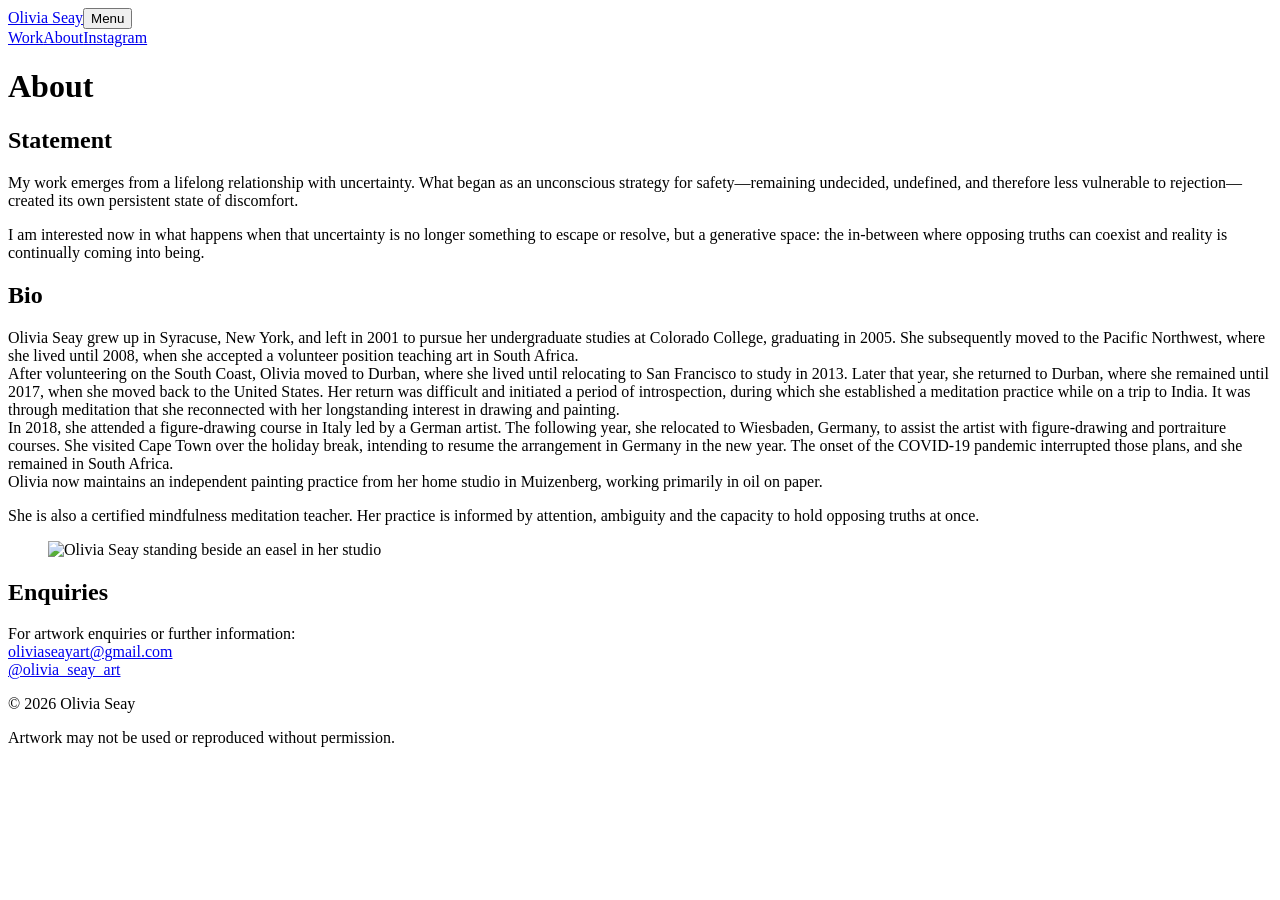
==== about/index.html @ 51ad109e "Update index.html" ====
<!doctype html><html lang="en"><head><meta charset="utf-8"><meta name="viewport" content="width=device-width,initial-scale=1"><meta name="description" content="About artist Olivia Seay."><title>About — Olivia Seay</title><link rel="stylesheet" href="/olivia-seay/styles.css"><link rel="stylesheet" href="/olivia-seay/about.css"><link rel="stylesheet" href="/olivia-seay/refinements.css"></head><body class="about-page">
<header class="site-header"><a class="site-title" href="/olivia-seay/">Olivia Seay</a><button class="menu-button" type="button" aria-expanded="false" aria-controls="site-nav">Menu</button><nav id="site-nav" class="site-nav" aria-label="Primary navigation"><a href="/olivia-seay/work/">Work</a><a class="active" href="/olivia-seay/about/">About</a><a href="https://www.instagram.com/olivia_seay_art/" target="_blank" rel="noreferrer">Instagram</a></nav></header>
<main class="page-shell about-shell"><div class="about-copy"><h1>About</h1><div class="about-grid"><section><h2>Statement</h2><div class="prose"><p>My work emerges from a lifelong relationship with uncertainty. What began as an unconscious strategy for safety—remaining undecided, undefined, and therefore less vulnerable to rejection—created its own persistent state of discomfort.</p><p>I am interested now in what happens when that uncertainty is no longer something to escape or resolve, but a generative space: the in-between where opposing truths can coexist and reality is continually coming into being.</p></div></section><section><h2>Bio</h2><div class="prose"><p>Olivia Seay grew up in Syracuse, New York, and left in 2001 to pursue her undergraduate studies at Colorado College, graduating in 2005. She subsequently moved to the Pacific Northwest, where she lived until 2008, when she accepted a volunteer position teaching art in South Africa. <br>
  
After volunteering on the South Coast, Olivia moved to Durban, where she lived until relocating to San Francisco to study in 2013. Later that year, she returned to Durban, where she remained until 2017, when she moved back to the United States. Her return was difficult and initiated a period of introspection, during which she established a meditation practice while on a trip to India. It was through meditation that she reconnected with her longstanding interest in drawing and painting. <br>
  
In 2018, she attended a figure-drawing course in Italy led by a German artist. The following year, she relocated to Wiesbaden, Germany, to assist the artist with figure-drawing and portraiture courses. She visited Cape Town over the holiday break, intending to resume the arrangement in Germany in the new year. The onset of the COVID-19 pandemic interrupted those plans, and she remained in South Africa. <br>
  
Olivia now maintains an independent painting practice from her home studio in Muizenberg, working primarily in oil on paper.</p><p>She is also a certified mindfulness meditation teacher. Her practice is informed by attention, ambiguity and the capacity to hold opposing truths at once.</p></div></section></div></div><figure class="about-photo"><img src="/olivia-seay/assets/about-olivia.jpg" alt="Olivia Seay standing beside an easel in her studio"></figure></main>
<footer><div class="footer-enquiries"><h2>Enquiries</h2><p>For artwork enquiries or further information:<br><a href="mailto:oliviaseayart@gmail.com">oliviaseayart@gmail.com</a><br><a href="https://www.instagram.com/olivia_seay_art/" target="_blank" rel="noreferrer">@olivia_seay_art</a></p></div><div class="footer-meta"><p>© 2026 Olivia Seay</p><p>Artwork may not be used or reproduced without permission.</p></div></footer><script src="/olivia-seay/nav.js"></script></body></html>
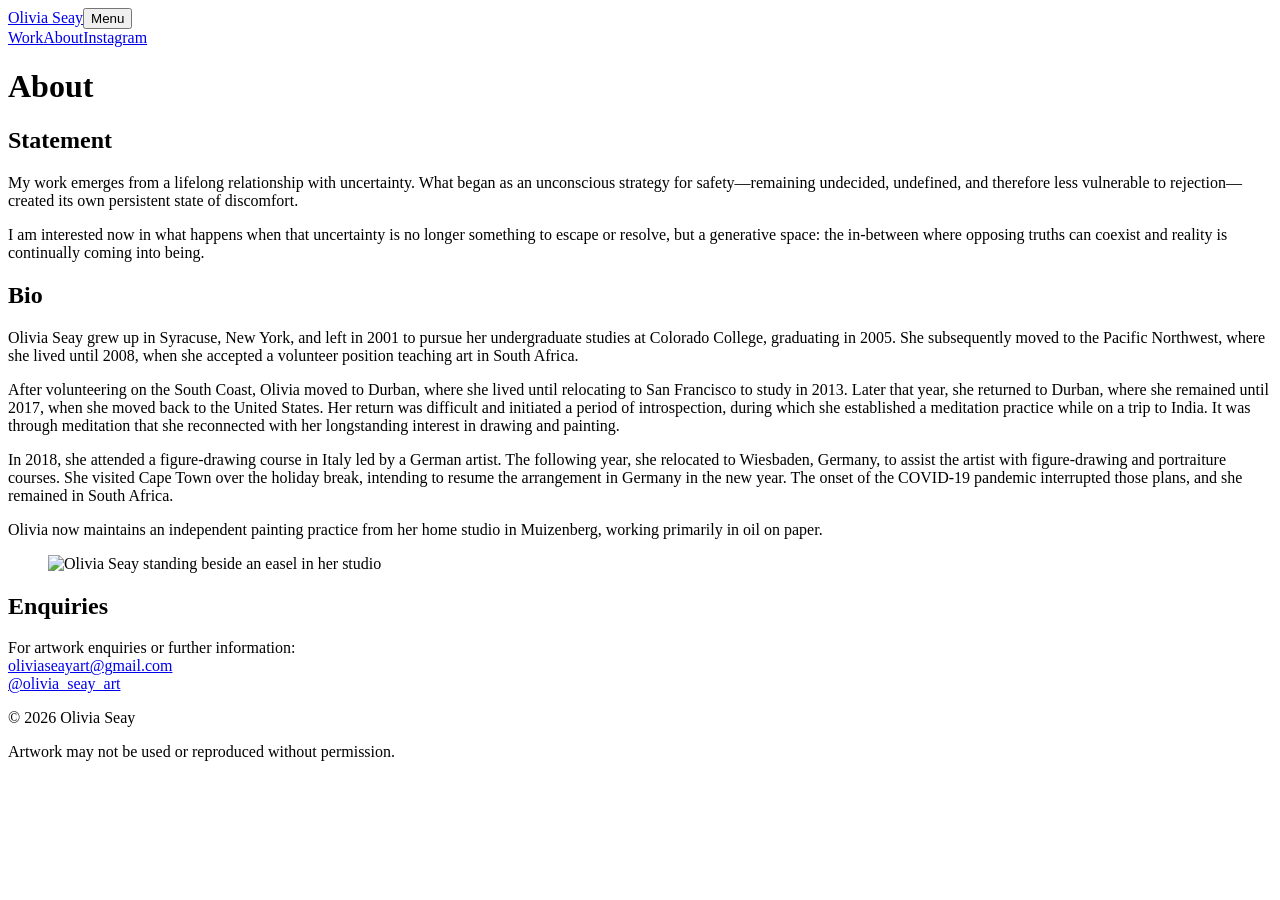
==== commit 372a9f95: "Update index.html" ====
--- a/about/index.html
+++ b/about/index.html
@@ -1,10 +1,4 @@
 <!doctype html><html lang="en"><head><meta charset="utf-8"><meta name="viewport" content="width=device-width,initial-scale=1"><meta name="description" content="About artist Olivia Seay."><title>About — Olivia Seay</title><link rel="stylesheet" href="/olivia-seay/styles.css"><link rel="stylesheet" href="/olivia-seay/about.css"><link rel="stylesheet" href="/olivia-seay/refinements.css"></head><body class="about-page">
 <header class="site-header"><a class="site-title" href="/olivia-seay/">Olivia Seay</a><button class="menu-button" type="button" aria-expanded="false" aria-controls="site-nav">Menu</button><nav id="site-nav" class="site-nav" aria-label="Primary navigation"><a href="/olivia-seay/work/">Work</a><a class="active" href="/olivia-seay/about/">About</a><a href="https://www.instagram.com/olivia_seay_art/" target="_blank" rel="noreferrer">Instagram</a></nav></header>
-<main class="page-shell about-shell"><div class="about-copy"><h1>About</h1><div class="about-grid"><section><h2>Statement</h2><div class="prose"><p>My work emerges from a lifelong relationship with uncertainty. What began as an unconscious strategy for safety—remaining undecided, undefined, and therefore less vulnerable to rejection—created its own persistent state of discomfort.</p><p>I am interested now in what happens when that uncertainty is no longer something to escape or resolve, but a generative space: the in-between where opposing truths can coexist and reality is continually coming into being.</p></div></section><section><h2>Bio</h2><div class="prose"><p>Olivia Seay grew up in Syracuse, New York, and left in 2001 to pursue her undergraduate studies at Colorado College, graduating in 2005. She subsequently moved to the Pacific Northwest, where she lived until 2008, when she accepted a volunteer position teaching art in South Africa. <br>
-  
-After volunteering on the South Coast, Olivia moved to Durban, where she lived until relocating to San Francisco to study in 2013. Later that year, she returned to Durban, where she remained until 2017, when she moved back to the United States. Her return was difficult and initiated a period of introspection, during which she established a meditation practice while on a trip to India. It was through meditation that she reconnected with her longstanding interest in drawing and painting. <br>
-  
-In 2018, she attended a figure-drawing course in Italy led by a German artist. The following year, she relocated to Wiesbaden, Germany, to assist the artist with figure-drawing and portraiture courses. She visited Cape Town over the holiday break, intending to resume the arrangement in Germany in the new year. The onset of the COVID-19 pandemic interrupted those plans, and she remained in South Africa. <br>
-  
-Olivia now maintains an independent painting practice from her home studio in Muizenberg, working primarily in oil on paper.</p><p>She is also a certified mindfulness meditation teacher. Her practice is informed by attention, ambiguity and the capacity to hold opposing truths at once.</p></div></section></div></div><figure class="about-photo"><img src="/olivia-seay/assets/about-olivia.jpg" alt="Olivia Seay standing beside an easel in her studio"></figure></main>
+<main class="page-shell about-shell"><div class="about-copy"><h1>About</h1><div class="about-grid"><section><h2>Statement</h2><div class="prose"><p>My work emerges from a lifelong relationship with uncertainty. What began as an unconscious strategy for safety—remaining undecided, undefined, and therefore less vulnerable to rejection—created its own persistent state of discomfort.</p><p>I am interested now in what happens when that uncertainty is no longer something to escape or resolve, but a generative space: the in-between where opposing truths can coexist and reality is continually coming into being.</p></div></section><section><h2>Bio</h2><div class="prose"><p>Olivia Seay grew up in Syracuse, New York, and left in 2001 to pursue her undergraduate studies at Colorado College, graduating in 2005. She subsequently moved to the Pacific Northwest, where she lived until 2008, when she accepted a volunteer position teaching art in South Africa.<p/> <p>After volunteering on the South Coast, Olivia moved to Durban, where she lived until relocating to San Francisco to study in 2013. Later that year, she returned to Durban, where she remained until 2017, when she moved back to the United States. Her return was difficult and initiated a period of introspection, during which she established a meditation practice while on a trip to India. It was through meditation that she reconnected with her longstanding interest in drawing and painting. </p> <p>In 2018, she attended a figure-drawing course in Italy led by a German artist. The following year, she relocated to Wiesbaden, Germany, to assist the artist with figure-drawing and portraiture courses. She visited Cape Town over the holiday break, intending to resume the arrangement in Germany in the new year. The onset of the COVID-19 pandemic interrupted those plans, and she remained in South Africa. <p/> <p></p> Olivia now maintains an independent painting practice from her home studio in Muizenberg, working primarily in oil on paper.</p></div></section></div></div><figure class="about-photo"><img src="/olivia-seay/assets/about-olivia.jpg" alt="Olivia Seay standing beside an easel in her studio"></figure></main>
 <footer><div class="footer-enquiries"><h2>Enquiries</h2><p>For artwork enquiries or further information:<br><a href="mailto:oliviaseayart@gmail.com">oliviaseayart@gmail.com</a><br><a href="https://www.instagram.com/olivia_seay_art/" target="_blank" rel="noreferrer">@olivia_seay_art</a></p></div><div class="footer-meta"><p>© 2026 Olivia Seay</p><p>Artwork may not be used or reproduced without permission.</p></div></footer><script src="/olivia-seay/nav.js"></script></body></html>
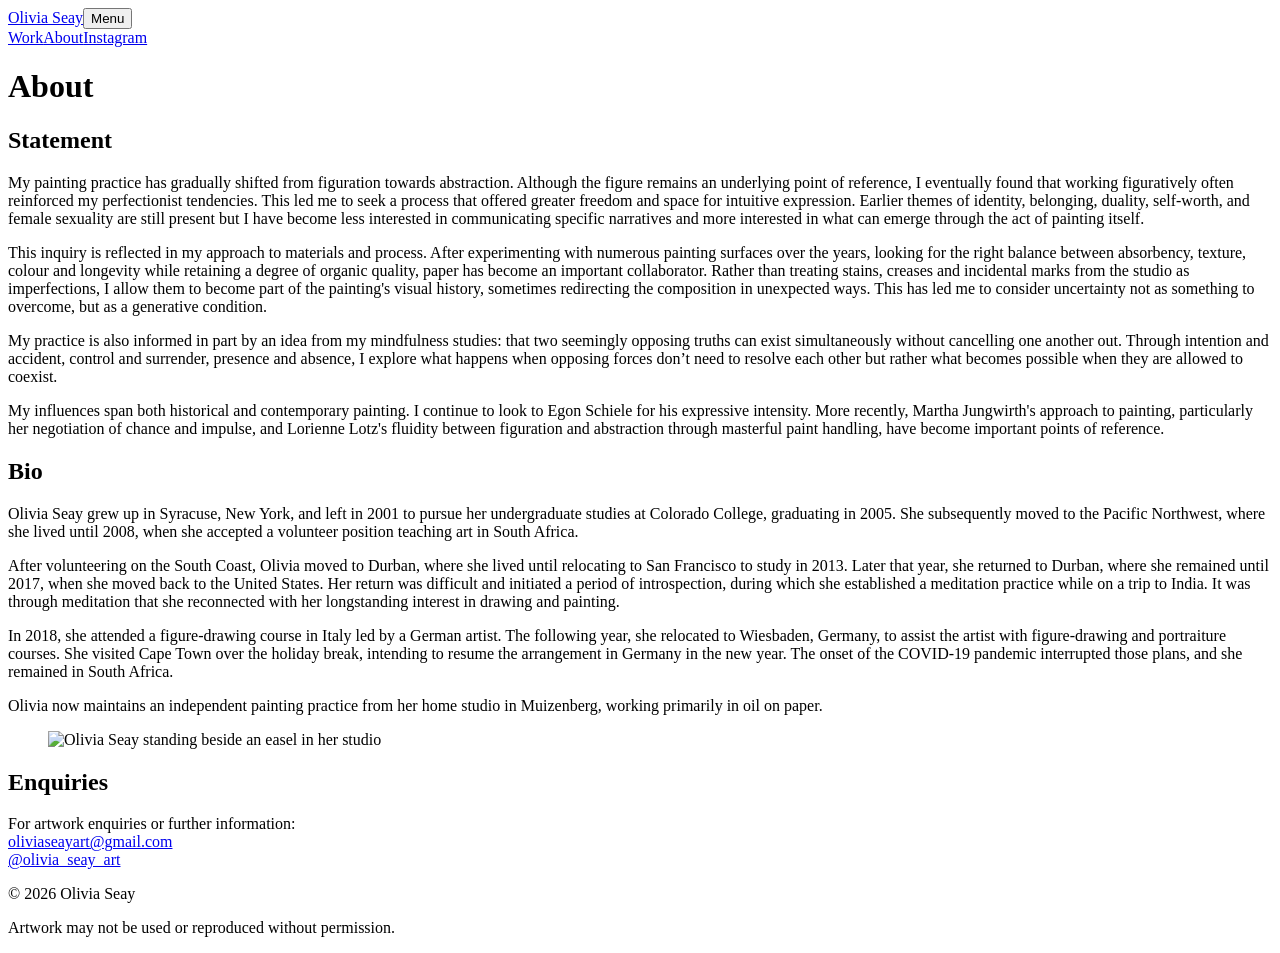
==== commit 31b4822c: "Update index.html" ====
--- a/about/index.html
+++ b/about/index.html
@@ -1,4 +1,8 @@
 <!doctype html><html lang="en"><head><meta charset="utf-8"><meta name="viewport" content="width=device-width,initial-scale=1"><meta name="description" content="About artist Olivia Seay."><title>About — Olivia Seay</title><link rel="stylesheet" href="/olivia-seay/styles.css"><link rel="stylesheet" href="/olivia-seay/about.css"><link rel="stylesheet" href="/olivia-seay/refinements.css"></head><body class="about-page">
 <header class="site-header"><a class="site-title" href="/olivia-seay/">Olivia Seay</a><button class="menu-button" type="button" aria-expanded="false" aria-controls="site-nav">Menu</button><nav id="site-nav" class="site-nav" aria-label="Primary navigation"><a href="/olivia-seay/work/">Work</a><a class="active" href="/olivia-seay/about/">About</a><a href="https://www.instagram.com/olivia_seay_art/" target="_blank" rel="noreferrer">Instagram</a></nav></header>
-<main class="page-shell about-shell"><div class="about-copy"><h1>About</h1><div class="about-grid"><section><h2>Statement</h2><div class="prose"><p>My work emerges from a lifelong relationship with uncertainty. What began as an unconscious strategy for safety—remaining undecided, undefined, and therefore less vulnerable to rejection—created its own persistent state of discomfort.</p><p>I am interested now in what happens when that uncertainty is no longer something to escape or resolve, but a generative space: the in-between where opposing truths can coexist and reality is continually coming into being.</p></div></section><section><h2>Bio</h2><div class="prose"><p>Olivia Seay grew up in Syracuse, New York, and left in 2001 to pursue her undergraduate studies at Colorado College, graduating in 2005. She subsequently moved to the Pacific Northwest, where she lived until 2008, when she accepted a volunteer position teaching art in South Africa.<p/> <p>After volunteering on the South Coast, Olivia moved to Durban, where she lived until relocating to San Francisco to study in 2013. Later that year, she returned to Durban, where she remained until 2017, when she moved back to the United States. Her return was difficult and initiated a period of introspection, during which she established a meditation practice while on a trip to India. It was through meditation that she reconnected with her longstanding interest in drawing and painting. </p> <p>In 2018, she attended a figure-drawing course in Italy led by a German artist. The following year, she relocated to Wiesbaden, Germany, to assist the artist with figure-drawing and portraiture courses. She visited Cape Town over the holiday break, intending to resume the arrangement in Germany in the new year. The onset of the COVID-19 pandemic interrupted those plans, and she remained in South Africa. <p/> <p></p> Olivia now maintains an independent painting practice from her home studio in Muizenberg, working primarily in oil on paper.</p></div></section></div></div><figure class="about-photo"><img src="/olivia-seay/assets/about-olivia.jpg" alt="Olivia Seay standing beside an easel in her studio"></figure></main>
+<main class="page-shell about-shell"><div class="about-copy"><h1>About</h1><div class="about-grid"><section><h2>Statement</h2><div class="prose"><p>My painting practice has gradually shifted from figuration towards abstraction. Although the figure remains an underlying point of reference, I eventually found that working figuratively often reinforced my perfectionist tendencies. This led me to seek a process that offered greater freedom and space for intuitive expression. Earlier themes of identity, belonging, duality, self-worth, and female sexuality are still present but I have become less interested in communicating specific narratives and more interested in what can emerge through the act of painting itself.<p/>
+<p>This inquiry is reflected in my approach to materials and process. After experimenting with numerous painting surfaces over the years, looking for the right balance between absorbency, texture, colour and longevity while retaining a degree of organic quality, paper has become an important collaborator. Rather than treating stains, creases and incidental marks from the studio as imperfections, I allow them to become part of the painting's visual history, sometimes redirecting the composition in unexpected ways. This has led me to consider uncertainty not as something to overcome, but as a generative condition.</p>
+<p>My practice is also informed in part by an idea from my mindfulness studies: that two seemingly opposing truths can exist simultaneously without cancelling one another out. Through intention and accident, control and surrender, presence and absence, I explore what happens when opposing forces don’t need to resolve each other but rather what becomes possible when they are allowed to coexist.</p> 
+<p>My influences span both historical and contemporary painting. I continue to look to Egon Schiele for his expressive intensity. More recently, Martha Jungwirth's approach to painting, particularly her negotiation of chance and impulse, and Lorienne Lotz's fluidity between figuration and abstraction through masterful paint handling, have become important points of reference.
+</p></div></section><section><h2>Bio</h2><div class="prose"><p>Olivia Seay grew up in Syracuse, New York, and left in 2001 to pursue her undergraduate studies at Colorado College, graduating in 2005. She subsequently moved to the Pacific Northwest, where she lived until 2008, when she accepted a volunteer position teaching art in South Africa.<p/> <p>After volunteering on the South Coast, Olivia moved to Durban, where she lived until relocating to San Francisco to study in 2013. Later that year, she returned to Durban, where she remained until 2017, when she moved back to the United States. Her return was difficult and initiated a period of introspection, during which she established a meditation practice while on a trip to India. It was through meditation that she reconnected with her longstanding interest in drawing and painting. </p> <p>In 2018, she attended a figure-drawing course in Italy led by a German artist. The following year, she relocated to Wiesbaden, Germany, to assist the artist with figure-drawing and portraiture courses. She visited Cape Town over the holiday break, intending to resume the arrangement in Germany in the new year. The onset of the COVID-19 pandemic interrupted those plans, and she remained in South Africa. <p/> <p></p> Olivia now maintains an independent painting practice from her home studio in Muizenberg, working primarily in oil on paper.</p></div></section></div></div><figure class="about-photo"><img src="/olivia-seay/assets/about-olivia.jpg" alt="Olivia Seay standing beside an easel in her studio"></figure></main>
 <footer><div class="footer-enquiries"><h2>Enquiries</h2><p>For artwork enquiries or further information:<br><a href="mailto:oliviaseayart@gmail.com">oliviaseayart@gmail.com</a><br><a href="https://www.instagram.com/olivia_seay_art/" target="_blank" rel="noreferrer">@olivia_seay_art</a></p></div><div class="footer-meta"><p>© 2026 Olivia Seay</p><p>Artwork may not be used or reproduced without permission.</p></div></footer><script src="/olivia-seay/nav.js"></script></body></html>
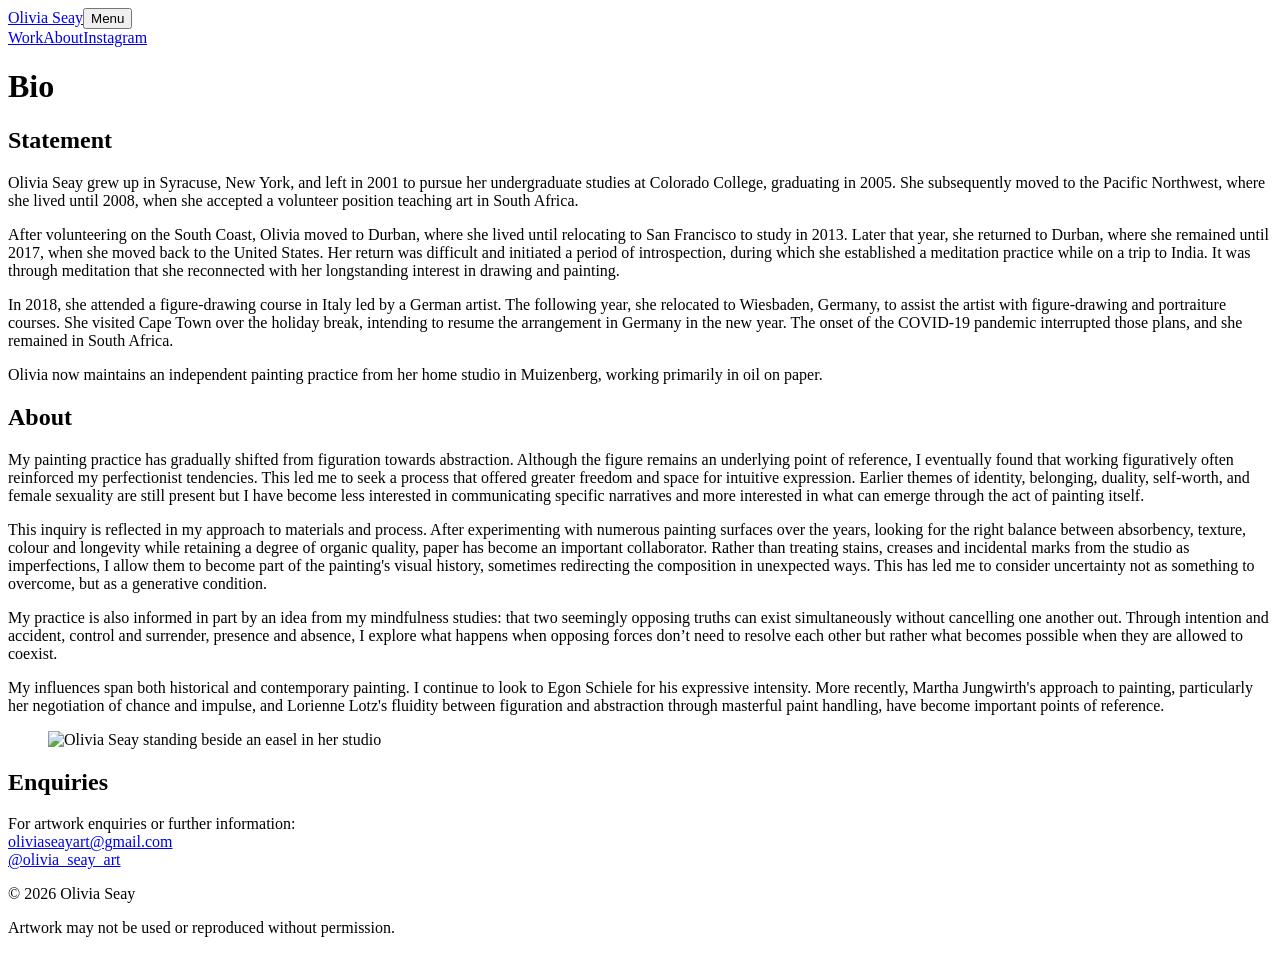
==== commit b9b2eea6: "Update index.html" ====
--- a/about/index.html
+++ b/about/index.html
@@ -1,8 +1,9 @@
 <!doctype html><html lang="en"><head><meta charset="utf-8"><meta name="viewport" content="width=device-width,initial-scale=1"><meta name="description" content="About artist Olivia Seay."><title>About — Olivia Seay</title><link rel="stylesheet" href="/olivia-seay/styles.css"><link rel="stylesheet" href="/olivia-seay/about.css"><link rel="stylesheet" href="/olivia-seay/refinements.css"></head><body class="about-page">
 <header class="site-header"><a class="site-title" href="/olivia-seay/">Olivia Seay</a><button class="menu-button" type="button" aria-expanded="false" aria-controls="site-nav">Menu</button><nav id="site-nav" class="site-nav" aria-label="Primary navigation"><a href="/olivia-seay/work/">Work</a><a class="active" href="/olivia-seay/about/">About</a><a href="https://www.instagram.com/olivia_seay_art/" target="_blank" rel="noreferrer">Instagram</a></nav></header>
-<main class="page-shell about-shell"><div class="about-copy"><h1>About</h1><div class="about-grid"><section><h2>Statement</h2><div class="prose"><p>My painting practice has gradually shifted from figuration towards abstraction. Although the figure remains an underlying point of reference, I eventually found that working figuratively often reinforced my perfectionist tendencies. This led me to seek a process that offered greater freedom and space for intuitive expression. Earlier themes of identity, belonging, duality, self-worth, and female sexuality are still present but I have become less interested in communicating specific narratives and more interested in what can emerge through the act of painting itself.<p/>
+<main class="page-shell about-shell"><div class="about-copy"><h1>Bio</h1><div class="about-grid"><section><h2>Statement</h2><div class="prose"><p>Olivia Seay grew up in Syracuse, New York, and left in 2001 to pursue her undergraduate studies at Colorado College, graduating in 2005. She subsequently moved to the Pacific Northwest, where she lived until 2008, when she accepted a volunteer position teaching art in South Africa.<p/> <p>After volunteering on the South Coast, Olivia moved to Durban, where she lived until relocating to San Francisco to study in 2013. Later that year, she returned to Durban, where she remained until 2017, when she moved back to the United States. Her return was difficult and initiated a period of introspection, during which she established a meditation practice while on a trip to India. It was through meditation that she reconnected with her longstanding interest in drawing and painting. </p> <p>In 2018, she attended a figure-drawing course in Italy led by a German artist. The following year, she relocated to Wiesbaden, Germany, to assist the artist with figure-drawing and portraiture courses. She visited Cape Town over the holiday break, intending to resume the arrangement in Germany in the new year. The onset of the COVID-19 pandemic interrupted those plans, and she remained in South Africa. <p/> <p></p> Olivia now maintains an independent painting practice from her home studio in Muizenberg, working primarily in oil on paper.</p></div></section><section><h2>About</h2><div class="prose"><p>My painting practice has gradually shifted from figuration towards abstraction. Although the figure remains an underlying point of reference, I eventually found that working figuratively often reinforced my perfectionist tendencies. This led me to seek a process that offered greater freedom and space for intuitive expression. Earlier themes of identity, belonging, duality, self-worth, and female sexuality are still present but I have become less interested in communicating specific narratives and more interested in what can emerge through the act of painting itself.<p/>
 <p>This inquiry is reflected in my approach to materials and process. After experimenting with numerous painting surfaces over the years, looking for the right balance between absorbency, texture, colour and longevity while retaining a degree of organic quality, paper has become an important collaborator. Rather than treating stains, creases and incidental marks from the studio as imperfections, I allow them to become part of the painting's visual history, sometimes redirecting the composition in unexpected ways. This has led me to consider uncertainty not as something to overcome, but as a generative condition.</p>
 <p>My practice is also informed in part by an idea from my mindfulness studies: that two seemingly opposing truths can exist simultaneously without cancelling one another out. Through intention and accident, control and surrender, presence and absence, I explore what happens when opposing forces don’t need to resolve each other but rather what becomes possible when they are allowed to coexist.</p> 
 <p>My influences span both historical and contemporary painting. I continue to look to Egon Schiele for his expressive intensity. More recently, Martha Jungwirth's approach to painting, particularly her negotiation of chance and impulse, and Lorienne Lotz's fluidity between figuration and abstraction through masterful paint handling, have become important points of reference.
-</p></div></section><section><h2>Bio</h2><div class="prose"><p>Olivia Seay grew up in Syracuse, New York, and left in 2001 to pursue her undergraduate studies at Colorado College, graduating in 2005. She subsequently moved to the Pacific Northwest, where she lived until 2008, when she accepted a volunteer position teaching art in South Africa.<p/> <p>After volunteering on the South Coast, Olivia moved to Durban, where she lived until relocating to San Francisco to study in 2013. Later that year, she returned to Durban, where she remained until 2017, when she moved back to the United States. Her return was difficult and initiated a period of introspection, during which she established a meditation practice while on a trip to India. It was through meditation that she reconnected with her longstanding interest in drawing and painting. </p> <p>In 2018, she attended a figure-drawing course in Italy led by a German artist. The following year, she relocated to Wiesbaden, Germany, to assist the artist with figure-drawing and portraiture courses. She visited Cape Town over the holiday break, intending to resume the arrangement in Germany in the new year. The onset of the COVID-19 pandemic interrupted those plans, and she remained in South Africa. <p/> <p></p> Olivia now maintains an independent painting practice from her home studio in Muizenberg, working primarily in oil on paper.</p></div></section></div></div><figure class="about-photo"><img src="/olivia-seay/assets/about-olivia.jpg" alt="Olivia Seay standing beside an easel in her studio"></figure></main>
+</p>
+  </div></section></div></div><figure class="about-photo"><img src="/olivia-seay/assets/about-olivia.jpg" alt="Olivia Seay standing beside an easel in her studio"></figure></main>
 <footer><div class="footer-enquiries"><h2>Enquiries</h2><p>For artwork enquiries or further information:<br><a href="mailto:oliviaseayart@gmail.com">oliviaseayart@gmail.com</a><br><a href="https://www.instagram.com/olivia_seay_art/" target="_blank" rel="noreferrer">@olivia_seay_art</a></p></div><div class="footer-meta"><p>© 2026 Olivia Seay</p><p>Artwork may not be used or reproduced without permission.</p></div></footer><script src="/olivia-seay/nav.js"></script></body></html>
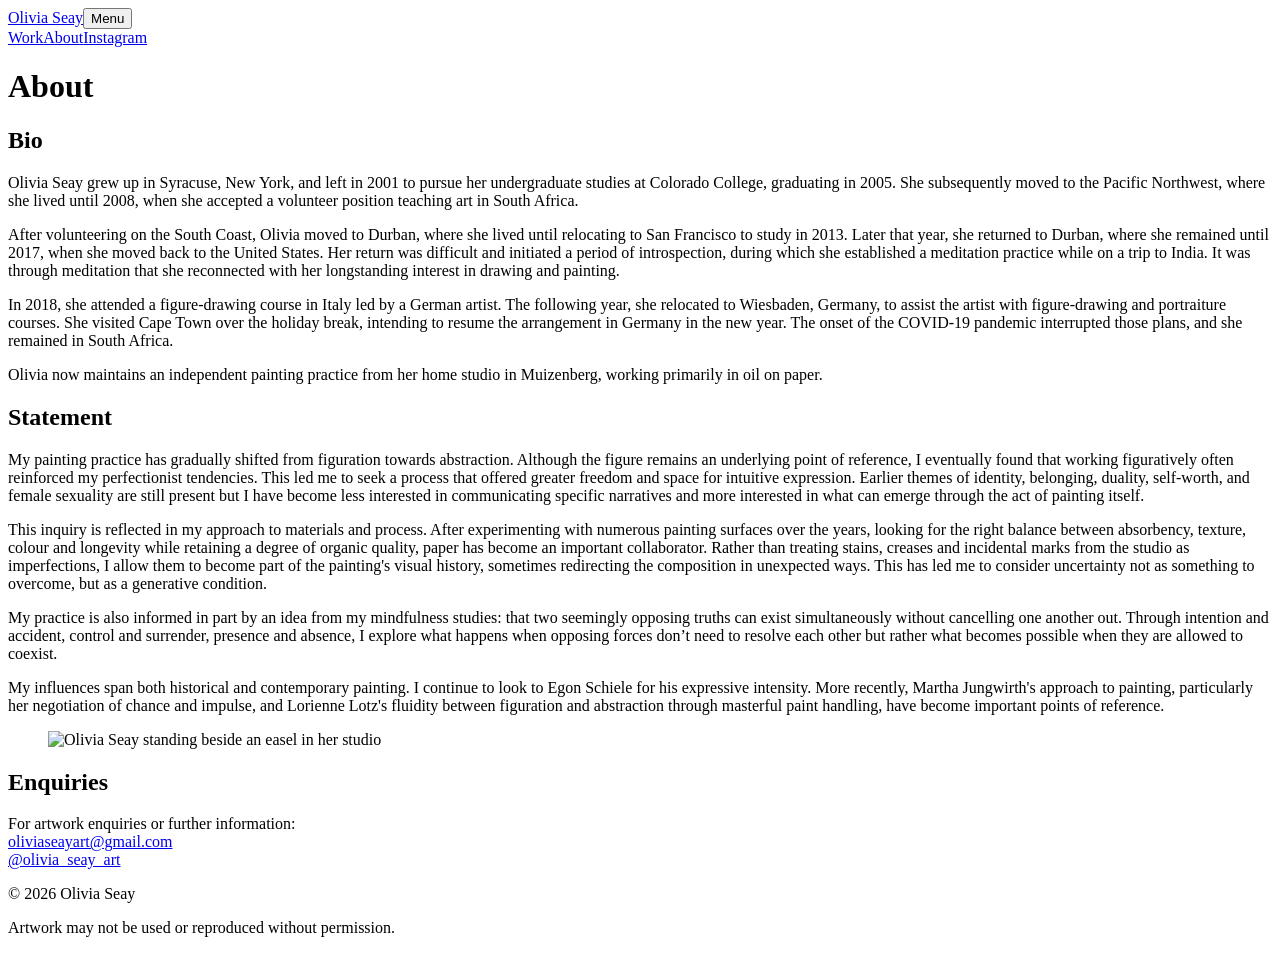
==== commit 845a40e9: "Update index.html" ====
--- a/about/index.html
+++ b/about/index.html
@@ -1,6 +1,6 @@
 <!doctype html><html lang="en"><head><meta charset="utf-8"><meta name="viewport" content="width=device-width,initial-scale=1"><meta name="description" content="About artist Olivia Seay."><title>About — Olivia Seay</title><link rel="stylesheet" href="/olivia-seay/styles.css"><link rel="stylesheet" href="/olivia-seay/about.css"><link rel="stylesheet" href="/olivia-seay/refinements.css"></head><body class="about-page">
 <header class="site-header"><a class="site-title" href="/olivia-seay/">Olivia Seay</a><button class="menu-button" type="button" aria-expanded="false" aria-controls="site-nav">Menu</button><nav id="site-nav" class="site-nav" aria-label="Primary navigation"><a href="/olivia-seay/work/">Work</a><a class="active" href="/olivia-seay/about/">About</a><a href="https://www.instagram.com/olivia_seay_art/" target="_blank" rel="noreferrer">Instagram</a></nav></header>
-<main class="page-shell about-shell"><div class="about-copy"><h1>Bio</h1><div class="about-grid"><section><h2>Statement</h2><div class="prose"><p>Olivia Seay grew up in Syracuse, New York, and left in 2001 to pursue her undergraduate studies at Colorado College, graduating in 2005. She subsequently moved to the Pacific Northwest, where she lived until 2008, when she accepted a volunteer position teaching art in South Africa.<p/> <p>After volunteering on the South Coast, Olivia moved to Durban, where she lived until relocating to San Francisco to study in 2013. Later that year, she returned to Durban, where she remained until 2017, when she moved back to the United States. Her return was difficult and initiated a period of introspection, during which she established a meditation practice while on a trip to India. It was through meditation that she reconnected with her longstanding interest in drawing and painting. </p> <p>In 2018, she attended a figure-drawing course in Italy led by a German artist. The following year, she relocated to Wiesbaden, Germany, to assist the artist with figure-drawing and portraiture courses. She visited Cape Town over the holiday break, intending to resume the arrangement in Germany in the new year. The onset of the COVID-19 pandemic interrupted those plans, and she remained in South Africa. <p/> <p></p> Olivia now maintains an independent painting practice from her home studio in Muizenberg, working primarily in oil on paper.</p></div></section><section><h2>About</h2><div class="prose"><p>My painting practice has gradually shifted from figuration towards abstraction. Although the figure remains an underlying point of reference, I eventually found that working figuratively often reinforced my perfectionist tendencies. This led me to seek a process that offered greater freedom and space for intuitive expression. Earlier themes of identity, belonging, duality, self-worth, and female sexuality are still present but I have become less interested in communicating specific narratives and more interested in what can emerge through the act of painting itself.<p/>
+<main class="page-shell about-shell"><div class="about-copy"><h1>About</h1><div class="about-grid"><section><h2>Bio</h2><div class="prose"><p>Olivia Seay grew up in Syracuse, New York, and left in 2001 to pursue her undergraduate studies at Colorado College, graduating in 2005. She subsequently moved to the Pacific Northwest, where she lived until 2008, when she accepted a volunteer position teaching art in South Africa.<p/> <p>After volunteering on the South Coast, Olivia moved to Durban, where she lived until relocating to San Francisco to study in 2013. Later that year, she returned to Durban, where she remained until 2017, when she moved back to the United States. Her return was difficult and initiated a period of introspection, during which she established a meditation practice while on a trip to India. It was through meditation that she reconnected with her longstanding interest in drawing and painting. </p> <p>In 2018, she attended a figure-drawing course in Italy led by a German artist. The following year, she relocated to Wiesbaden, Germany, to assist the artist with figure-drawing and portraiture courses. She visited Cape Town over the holiday break, intending to resume the arrangement in Germany in the new year. The onset of the COVID-19 pandemic interrupted those plans, and she remained in South Africa. <p/> <p></p> Olivia now maintains an independent painting practice from her home studio in Muizenberg, working primarily in oil on paper.</p></div></section><section><h2>Statement</h2><div class="prose"><p>My painting practice has gradually shifted from figuration towards abstraction. Although the figure remains an underlying point of reference, I eventually found that working figuratively often reinforced my perfectionist tendencies. This led me to seek a process that offered greater freedom and space for intuitive expression. Earlier themes of identity, belonging, duality, self-worth, and female sexuality are still present but I have become less interested in communicating specific narratives and more interested in what can emerge through the act of painting itself.<p/>
 <p>This inquiry is reflected in my approach to materials and process. After experimenting with numerous painting surfaces over the years, looking for the right balance between absorbency, texture, colour and longevity while retaining a degree of organic quality, paper has become an important collaborator. Rather than treating stains, creases and incidental marks from the studio as imperfections, I allow them to become part of the painting's visual history, sometimes redirecting the composition in unexpected ways. This has led me to consider uncertainty not as something to overcome, but as a generative condition.</p>
 <p>My practice is also informed in part by an idea from my mindfulness studies: that two seemingly opposing truths can exist simultaneously without cancelling one another out. Through intention and accident, control and surrender, presence and absence, I explore what happens when opposing forces don’t need to resolve each other but rather what becomes possible when they are allowed to coexist.</p> 
 <p>My influences span both historical and contemporary painting. I continue to look to Egon Schiele for his expressive intensity. More recently, Martha Jungwirth's approach to painting, particularly her negotiation of chance and impulse, and Lorienne Lotz's fluidity between figuration and abstraction through masterful paint handling, have become important points of reference.
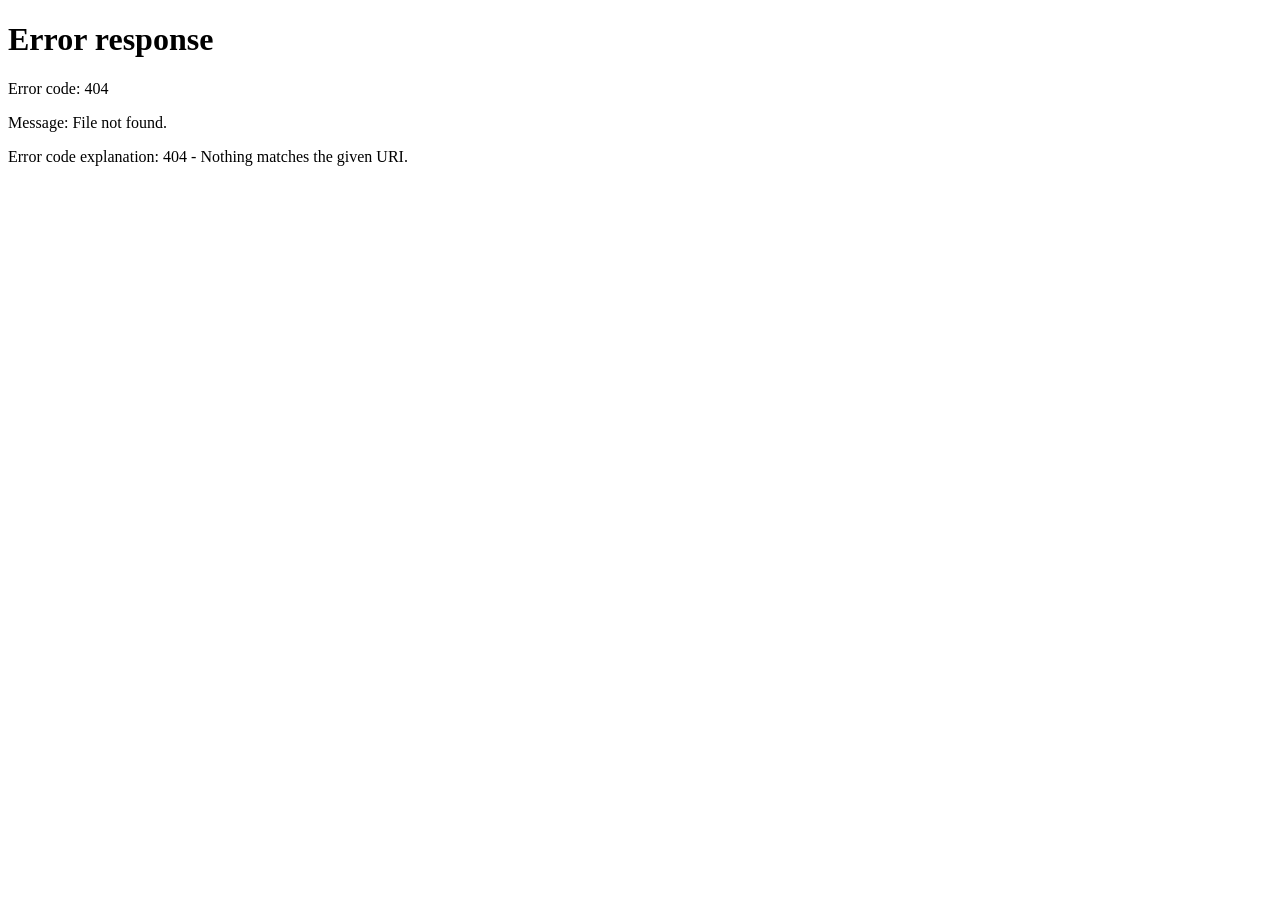
==== commit 00ce7815: "Add files via upload" ====
--- a/about/index.html
+++ b/about/index.html
@@ -1,9 +1 @@
-<!doctype html><html lang="en"><head><meta charset="utf-8"><meta name="viewport" content="width=device-width,initial-scale=1"><meta name="description" content="About artist Olivia Seay."><title>About — Olivia Seay</title><link rel="stylesheet" href="/olivia-seay/styles.css"><link rel="stylesheet" href="/olivia-seay/about.css"><link rel="stylesheet" href="/olivia-seay/refinements.css"></head><body class="about-page">
-<header class="site-header"><a class="site-title" href="/olivia-seay/">Olivia Seay</a><button class="menu-button" type="button" aria-expanded="false" aria-controls="site-nav">Menu</button><nav id="site-nav" class="site-nav" aria-label="Primary navigation"><a href="/olivia-seay/work/">Work</a><a class="active" href="/olivia-seay/about/">About</a><a href="https://www.instagram.com/olivia_seay_art/" target="_blank" rel="noreferrer">Instagram</a></nav></header>
-<main class="page-shell about-shell"><div class="about-copy"><h1>About</h1><div class="about-grid"><section><h2>Bio</h2><div class="prose"><p>Olivia Seay grew up in Syracuse, New York, and left in 2001 to pursue her undergraduate studies at Colorado College, graduating in 2005. She subsequently moved to the Pacific Northwest, where she lived until 2008, when she accepted a volunteer position teaching art in South Africa.<p/> <p>After volunteering on the South Coast, Olivia moved to Durban, where she lived until relocating to San Francisco to study in 2013. Later that year, she returned to Durban, where she remained until 2017, when she moved back to the United States. Her return was difficult and initiated a period of introspection, during which she established a meditation practice while on a trip to India. It was through meditation that she reconnected with her longstanding interest in drawing and painting. </p> <p>In 2018, she attended a figure-drawing course in Italy led by a German artist. The following year, she relocated to Wiesbaden, Germany, to assist the artist with figure-drawing and portraiture courses. She visited Cape Town over the holiday break, intending to resume the arrangement in Germany in the new year. The onset of the COVID-19 pandemic interrupted those plans, and she remained in South Africa. <p/> <p></p> Olivia now maintains an independent painting practice from her home studio in Muizenberg, working primarily in oil on paper.</p></div></section><section><h2>Statement</h2><div class="prose"><p>My painting practice has gradually shifted from figuration towards abstraction. Although the figure remains an underlying point of reference, I eventually found that working figuratively often reinforced my perfectionist tendencies. This led me to seek a process that offered greater freedom and space for intuitive expression. Earlier themes of identity, belonging, duality, self-worth, and female sexuality are still present but I have become less interested in communicating specific narratives and more interested in what can emerge through the act of painting itself.<p/>
-<p>This inquiry is reflected in my approach to materials and process. After experimenting with numerous painting surfaces over the years, looking for the right balance between absorbency, texture, colour and longevity while retaining a degree of organic quality, paper has become an important collaborator. Rather than treating stains, creases and incidental marks from the studio as imperfections, I allow them to become part of the painting's visual history, sometimes redirecting the composition in unexpected ways. This has led me to consider uncertainty not as something to overcome, but as a generative condition.</p>
-<p>My practice is also informed in part by an idea from my mindfulness studies: that two seemingly opposing truths can exist simultaneously without cancelling one another out. Through intention and accident, control and surrender, presence and absence, I explore what happens when opposing forces don’t need to resolve each other but rather what becomes possible when they are allowed to coexist.</p> 
-<p>My influences span both historical and contemporary painting. I continue to look to Egon Schiele for his expressive intensity. More recently, Martha Jungwirth's approach to painting, particularly her negotiation of chance and impulse, and Lorienne Lotz's fluidity between figuration and abstraction through masterful paint handling, have become important points of reference.
-</p>
-  </div></section></div></div><figure class="about-photo"><img src="/olivia-seay/assets/about-olivia.jpg" alt="Olivia Seay standing beside an easel in her studio"></figure></main>
-<footer><div class="footer-enquiries"><h2>Enquiries</h2><p>For artwork enquiries or further information:<br><a href="mailto:oliviaseayart@gmail.com">oliviaseayart@gmail.com</a><br><a href="https://www.instagram.com/olivia_seay_art/" target="_blank" rel="noreferrer">@olivia_seay_art</a></p></div><div class="footer-meta"><p>© 2026 Olivia Seay</p><p>Artwork may not be used or reproduced without permission.</p></div></footer><script src="/olivia-seay/nav.js"></script></body></html>
+<!doctype html><html lang="en"><head><meta charset="utf-8"><title>About — Olivia Seay</title><meta http-equiv="refresh" content="0; url=/olivia-seay/about/bio/"><link rel="canonical" href="/olivia-seay/about/bio/"><script>location.replace("/olivia-seay/about/bio/")</script></head><body><p><a href="/olivia-seay/about/bio/">Bio</a> · <a href="/olivia-seay/about/statement/">Statement</a></p></body></html>
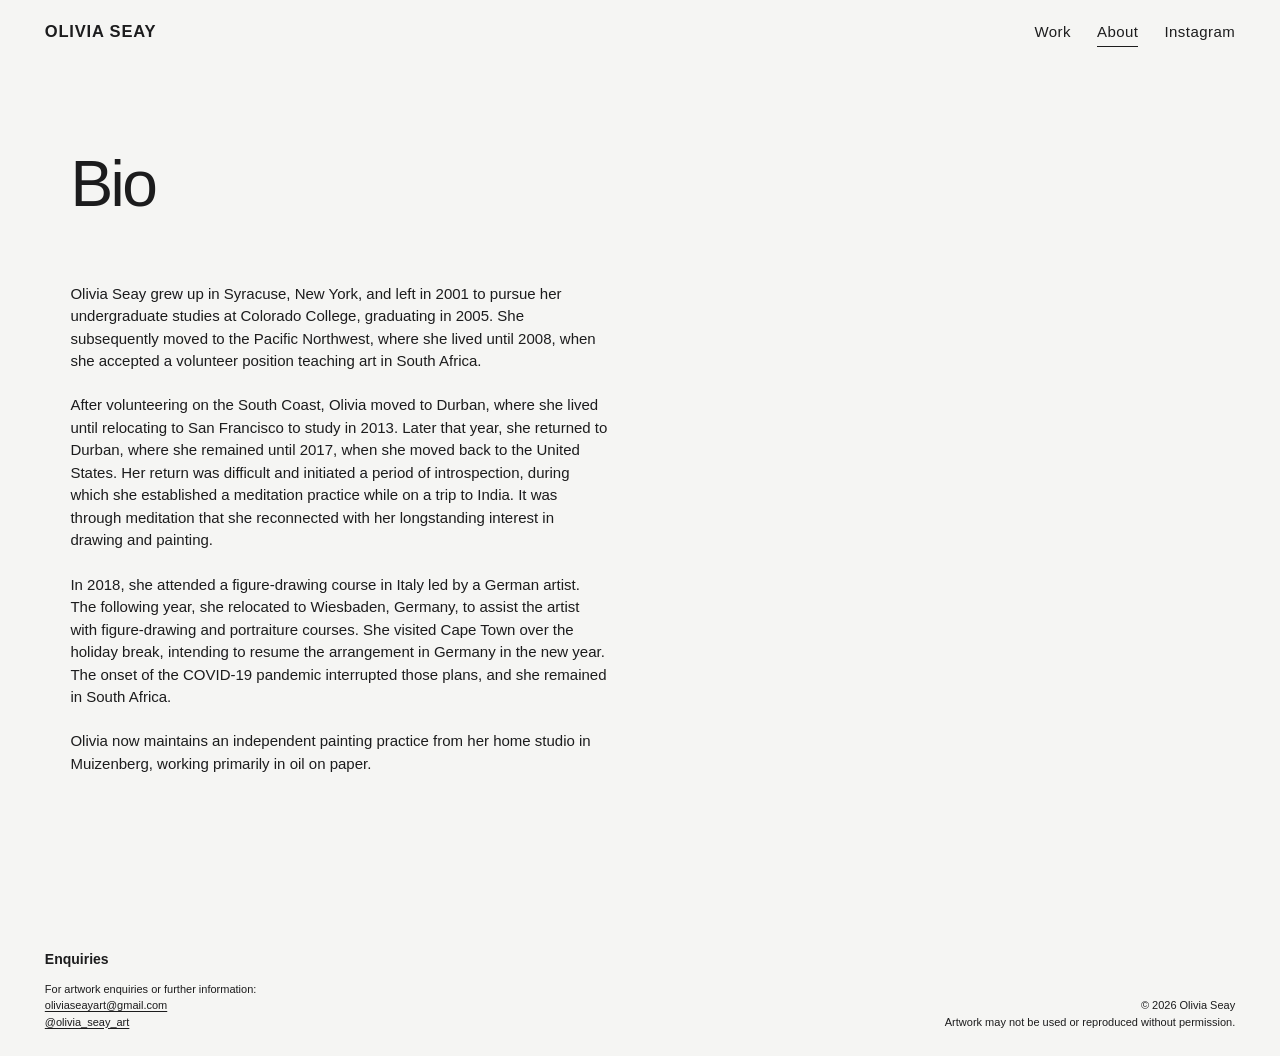
==== commit 981acffc: "Add files via upload" ====
--- a/about/index.html
+++ b/about/index.html
@@ -1 +1 @@
-<!doctype html><html lang="en"><head><meta charset="utf-8"><title>About — Olivia Seay</title><meta http-equiv="refresh" content="0; url=/olivia-seay/about/bio/"><link rel="canonical" href="/olivia-seay/about/bio/"><script>location.replace("/olivia-seay/about/bio/")</script></head><body><p><a href="/olivia-seay/about/bio/">Bio</a> · <a href="/olivia-seay/about/statement/">Statement</a></p></body></html>+<!doctype html><html lang="en"><head><meta charset="utf-8"><title>About — Olivia Seay</title><meta http-equiv="refresh" content="0; url=/about/bio/"><link rel="canonical" href="/about/bio/"><script>location.replace("/about/bio/")</script></head><body><p><a href="/about/bio/">Bio</a> · <a href="/about/statement/">Statement</a></p></body></html>
